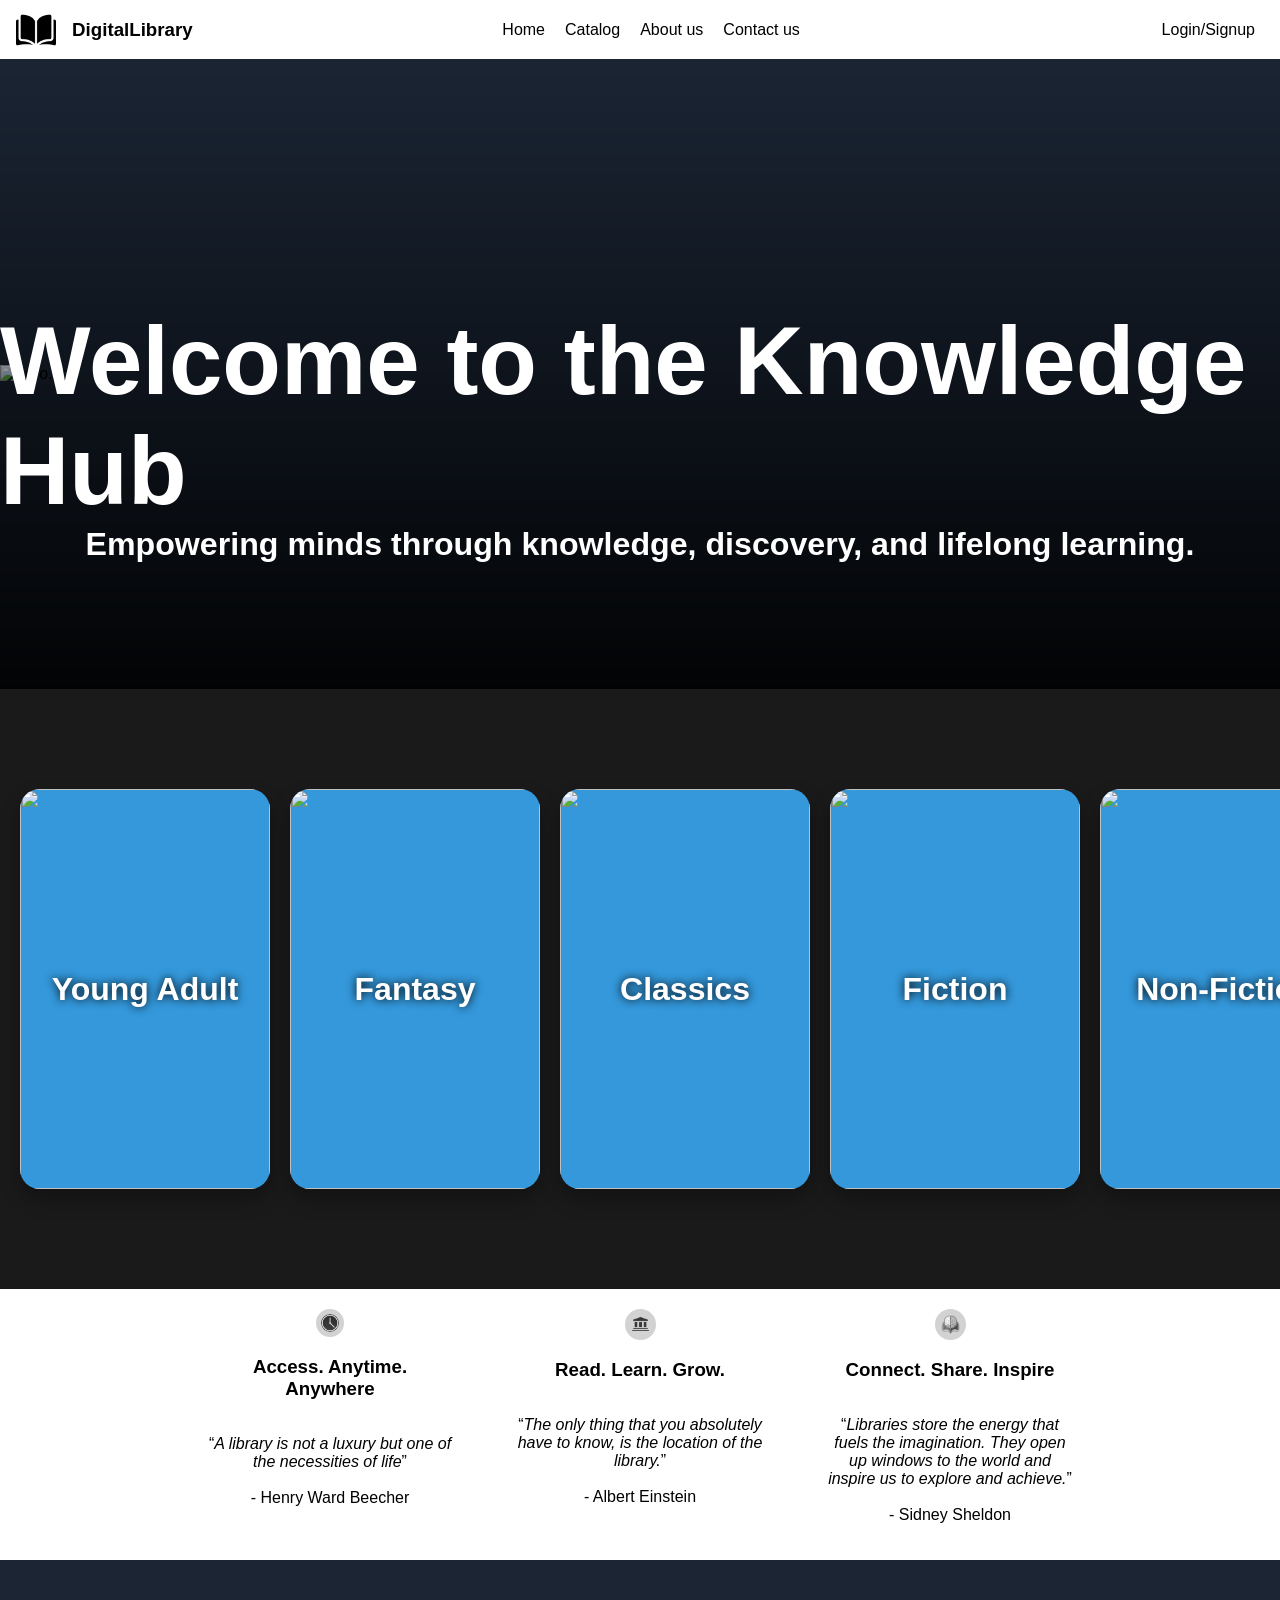
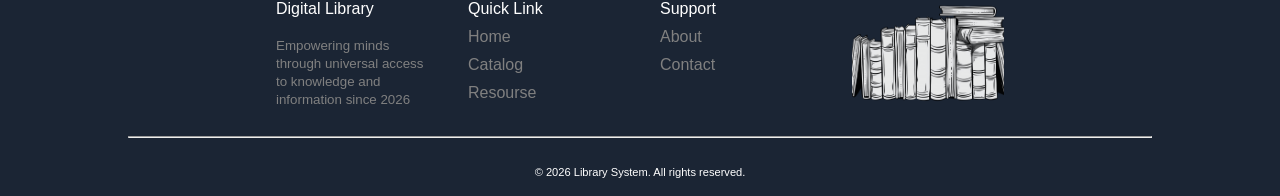
==== index.html @ ff8beefc "major upgrade" ====
<!doctype html>
<html lang="en">
  <head>
    <meta charset="UTF-8" />
    <meta name="viewport" content="width=device-width, initial-scale=1.0" />
    <link rel="stylesheet" href="style.css" />
    <link rel="icon" href="src/taskbar.ico" type="image/x-icon" />
    <title>Home</title>
    <style>
      * {
        box-sizing: border-box;
      }

      .collection {
        background-color: #1a1a1a;
        height: 600px;
        overflow: hidden;
        align-items: center;
        position: relative;
        scrollbar-width: none;
        overflow-x: scroll;
      }

      .box-container {
        display: flex;
        width: max-content;
        position: absolute;
        top: 50%;
        transform: translateY(-50%);
      }

      .box {
        background-color: #3498db;
        border-radius: 20px;
        box-shadow: 0 10px 20px rgba(0, 0, 0, 0.3);
        /*  overflow: hidden; */
      }

      .box {
        width: 250px;
        min-width: 250px;
        height: 400px;
        transition: transform 0.3s ease;
        margin-left: 20px;
        display: flex;
        justify-content: center;
        align-items: center;
        font-family: sans-serif;
        color: white;
        font-size: 2rem;
        font-weight: bold;
        display: flex;
        flex-direction: column;
        position: relative;
      }

      .box:hover {
        transform: scale(1.05);
        background-color: #2980b9;
      }
      .box-container a{
        width:100%;
        height:100%;
        display:flex;
        flex-direction:column;
        justify-content:center;
        align-items:center;
      }

      .collection-box-img {
        width: 100%;
        height: 100%;
        object-fit: cover;
        border-radius: 20px;
      }

      .collection-box-name {
        text-align: center;
        position: absolute;
        padding: 10px;
        color:white;
        text-shadow: #000000 0px 0px 10px;
      }

    </style>
  </head>
  <body>
    <div id="navigationBar">
      <div id="logo">
        <a href="index.html"
          ><img src="src/open-book.png" alt="logo.png" />
          <h3>DigitalLibrary</h3></a
        >
      </div>
      <nav>
        <ul>
          <li><a href="index.html">Home</a></li>
          <li><a href="catalog.html">Catalog</a></li>
          <li><a href="about.html">About us</a></li>
          <li><a href="contact.html">Contact us</a></li>
        </ul>
      </nav>
      <div id="signLogin"><a href="login.html">Login/Signup</a></div>
    </div>
    <div id="hero">
      <div id="banner">
        <img src="src/library/IMG_1877.png" alt="hero.png" />
      </div>
      <div id="shade"></div>
      <div id="banner_dis">
        <h1>Welcome to the Knowledge Hub</h1>
        <h6>
          Empowering minds through knowledge, discovery, and lifelong learning.
        </h6>
      </div>
    </div>
    <div id="corousel">
      <div id="collection" class="collection">
        <div class="box-container" id="box-container-1">
          <div id="idbox-1" class="box"></div>
          <div id="idbox-2" class="box"></div>
          <div id="idbox-3" class="box"></div>
          <div id="idbox-4" class="box"></div>
          <div id="idbox-5" class="box"></div>
          <div id="idbox-6" class="box"></div>
          <div id="idbox-7" class="box"></div>
          <div id="idbox-8" class="box"></div>
          <div id="idbox-9" class="box"></div>
          <div id="idbox-10" class="box"></div>
          <div id="idbox-11" class="box"></div>
          <div id="idbox-12" class="box"></div>
          <div id="idbox-13" class="box"></div>
          <div id="idbox-14" class="box"></div>
          <div id="idbox-15" class="box"></div>
          <div id="idbox-16" class="box"></div>
          <div id="idbox-17" class="box"></div>
          <div id="idbox-18" class="box"></div>
          <div id="idbox-19" class="box"></div>
          <div id="idbox-20" class="box"></div>
          <div id="idbox-21" class="box"></div>
          <div id="idbox-22" class="box"></div>
          <div id="idbox-23" class="box"></div>
          <div id="idbox-24" class="box"></div>
          <div id="idbox-25" class="box"></div>
          <div id="idbox-26" class="box"></div>
          <div id="idbox-27" class="box"></div>
          <div id="idbox-28" class="box"></div>
          <div id="idbox-29" class="box"></div>
        </div>
        <div class="box-container" id="box-container-2">
          <div id="idbox-1-dup" class="box"></div>
          <div id="idbox-2-dup" class="box"></div>
          <div id="idbox-3-dup" class="box"></div>
          <div id="idbox-4-dup" class="box"></div>
          <div id="idbox-5-dup" class="box"></div>
          <div id="idbox-6-dup" class="box"></div>
          <div id="idbox-7-dup" class="box"></div>
          <div id="idbox-8-dup" class="box"></div>
          <div id="idbox-9-dup" class="box"></div>
          <div id="idbox-10-dup" class="box"></div>
          <div id="idbox-11-dup" class="box"></div>
          <div id="idbox-12-dup" class="box"></div>
          <div id="idbox-13-dup" class="box"></div>
          <div id="idbox-14-dup" class="box"></div>
          <div id="idbox-15-dup" class="box"></div>
          <div id="idbox-16-dup" class="box"></div>
          <div id="idbox-17-dup" class="box"></div>
          <div id="idbox-18-dup" class="box"></div>
          <div id="idbox-19-dup" class="box"></div>
          <div id="idbox-20-dup" class="box"></div>
          <div id="idbox-21-dup" class="box"></div>
          <div id="idbox-22-dup" class="box"></div>
          <div id="idbox-23-dup" class="box"></div>
          <div id="idbox-24-dup" class="box"></div>
          <div id="idbox-25-dup" class="box"></div>
          <div id="idbox-26-dup" class="box"></div>
          <div id="idbox-27-dup" class="box"></div>
          <div id="idbox-28-dup" class="box"></div>
          <div id="idbox-29-dup" class="box"></div>
        </div>
      </div>
    </div>
    <div id="bottom1">
      <div class="foot2">
        <img src="src/img_bot_1.ico" alt="time.png" style="width: 9%" />
        <h3 style="width: 80%; text-align: center">
          Access. Anytime. Anywhere
        </h3>
        <p style="width: 80%; text-align: center">
          <q
            ><i
              >A library is not a luxury but one of the necessities of life</i
            ></q
          ><br /><br />- Henry Ward Beecher
        </p>
      </div>
      <div class="foot2">
        <img src="src/img_bot_2.png" alt="academic.png" />
        <h3 style="width: 80%; text-align: center">Read. Learn. Grow.</h3>
        <p style="width: 80%; text-align: center">
          <q
            ><i
              >The only thing that you absolutely have to know, is the location
              of the library.</i
            ></q
          ><br /><br />- Albert Einstein
        </p>
      </div>
      <div class="foot2">
        <img src="src/img_bot_3.png" alt="learn&grow.png" />
        <h3 style="width: 80%; text-align: center">Connect. Share. Inspire</h3>
        <p style="width: 80%; text-align: center">
          <q
            ><i
              >Libraries store the energy that fuels the imagination. They open
              up windows to the world and inspire us to explore and achieve.</i
            ></q
          ><br /><br />- Sidney Sheldon
        </p>
      </div>
    </div>
    <footer>
      <div class="bottom2">
        <div class="foot1">
          Digital Library<br /><br /><small style="color: gray"
            >Empowering minds through universal access to knowledge and
            information since 2026</small
          >
        </div>
        <div class="foot1">
          Quick Link<br />
          <ul>
            <li><a href="index.html">Home</a></li>
            <li><a href="catalog.html">Catalog</a></li>
            <li><a href="resouse.html">Resourse</a></li>
          </ul>
        </div>
        <div class="foot1">
          Support<br />
          <ul>
            <li><a href="about.html">About</a></li>
            <li><a href="contact.html">Contact</a></li>
          </ul>
        </div>
        <div class="foot1">
          <img
            src="src/bookshelf_white2.png"
            alt="Library Logo"
            style="width: 100%; height: 100%; object-fit: cover"
          />
        </div>
      </div>
      <hr />
      <div id="copyright-footer">
        <p>
          <small
            ><small
              >&copy; 2026 Library System. All rights reserved.</small
            ></small
          >
        </p>
      </div>
    </footer>
    <script>
      const banner = document.querySelector("#banner img");
      let bimg = [
        "IMG_1890.png",
        "IMG_1907.png",
        "IMG_1930.png",
        "IMG_1877.png",
      ];
      let i = 0;
      setInterval(() => {
        banner.src = `src/library/${bimg[i % bimg.length]}`;
        i++;
      }, 5000);

      const collection = document.getElementById("collection");

      const container1 = document.getElementById("box-container-1");
      const container2 = document.getElementById("box-container-2");

      let offset = 0;

      window.addEventListener("load", () => {
        const updatePositions = () => {
          const width1 = container1.offsetWidth;
          if (width1 === 0) return;

          const totalWidth = width1 * 2;

          let currentOffset = ((offset % totalWidth) + totalWidth) % totalWidth;

          let x1 = Math.round(-currentOffset);
          if (x1 <= -width1) x1 += totalWidth;

          let x2 = Math.round(width1 - currentOffset);
          if (x2 <= -width1) x2 += totalWidth;

          container1.style.transform = `translate(${x1}px, -50%)`;
          container2.style.transform = `translate(${x2}px, -50%)`;
        };

        requestAnimationFrame(updatePositions);

        collection.addEventListener(
          "wheel",
          (e) => {
            e.preventDefault();
            offset += e.deltaY;
            updatePositions();
          },
          { passive: false },
        );

        window.addEventListener("resize", updatePositions);
      });
    </script>
    <script type="module" src="script.js"></script>
  </body>
</html>
---- style.css ----
:root {
  --main-colour: rgb(27, 37, 52);
}

html {
  background-color: var(--main-colour);
  scroll-behavior: smooth;
}

body {
  font-family: sans-serif;
  margin: 0;
  padding: 0;
  width: 100vw;
  overflow-x: hidden;
  display: flex;
  flex-direction: column;
  min-height: 100vh;
}
hr {
  width: 100%;
}
footer hr {
  width: 80%;
}

#navigationBar {
  background-color: white;
  margin: 0;
  display: flex;
  justify-content: center;
  align-items: center;
  width: 100%;
}

/* *{border:1px solid red} */
nav {
  display: flex;
  justify-content: center;
  width: 100%;
}
nav ul {
  margin: 0;
  padding: 0;
  display: flex;
  list-style-type: none;
}

nav ul li a {
  padding: 21px 10px;
  color: black;
}

nav ul li a:hover {
  background-color: green;
  color: white;
}
#navigationBar a {
  text-decoration: none;
}

#logo a {
  display: flex;
  align-items: center;
  color: black;
}

#logo img {
  width: 40px;
  height: 40px;
  margin: 0 10%;
}
#signLogin a {
  color: black;
  padding: 21px 20px;
  margin-right: 5px;
}

#signLogin a:hover {
  background-color: gray;
  color: white;
}
#hero {
  width: 100%;
  position: relative;
}

#banner {
  display: flex;
  justify-content: center;
  align-items: center;
  width: 100%;
  height: 70vh;
  overflow: hidden;
}
#banner img {
  width: 100%;
  object-fit: cover;
}

#shade {
  position: absolute;
  width: 100%;
  height: 70vh;
  top: 0;
  left: 0;
  z-index: 1;
  background: linear-gradient(to top, rgba(0, 0, 0, 0.9), rgba(0, 0, 0, 0));
}
#banner_dis {
  font-size: 300%;
  display: flex;
  flex-direction: column;
  align-items: center;
  justify-content: center;
  position: absolute;
  width: 100%;
  bottom: 20%;
  z-index: 1;
  color: white;
}
#banner_dis * {
  margin: 0;
  padding: 0;
}

#bottom1 {
  background-color: white;
  display: flex;
  height: 10%;
  justify-content: center;
  padding: 20px;
}

.foot2 {
  display: flex;
  flex-direction: column;
  align-items: center;
  width: 25%;
}

.foot2 img {
  width: 10%;
  background-color: rgb(211, 211, 211);
  border: 5px solid rgb(210, 210, 210);
  border-radius: 50px;
}
/* *{border:1px solid red;} */

footer {
  background-color: var(--main-colour);
  color: white;
  margin-top: auto;
}

.bottom2 {
  padding-top: 20px;
  display: flex;
  justify-content: center;
}
.bottom2 ul {
  list-style-type: none;
  margin: 0;
  padding: 0;
}
.bottom2 ul li {
  padding: 10px 0 0 0;
}
.bottom2 ul a {
  text-decoration: none;
  color: gray;
}

#copyright-footer {
  margin: 0;
  display: flex;
  justify-content: center;
  align-items: center;
  margin-bottom: 0;
}

.foot1 {
  width: 15%;
  padding: 20px;
}

.foot1 img {
  filter: opacity(90%);
}

.top-container {
  padding: 0 20px;
}

.searchbar {
  width: 100%;
  display: flex;
  flex-direction: column;
  justify-content: center;
  align-items: center;
}

.searchbar input {
  width: 300px;
  text-align: center;
  border: none;
  padding: 10px;
}

.searchbar input:focus {
  outline: none;
}

.searchbar button {
  width: 100px;
  text-align: center;
  border: none;
  border-radius: 0px 20px 20px 0px;
  padding: 10px;
  color: white;
  background-color: rgb(131, 131, 131);
}

.searchbar button:hover {
  cursor: pointer;
}
.searchbar button:focus {
  border:none;
  outline:none; 
}
select {
  margin: 0;
  padding: 0;
  text-align: center;
  border-radius: 20px 0px 0px 20px;
  border:none;
}
select:hover{
  cursor: pointer;
  border: none;
  outline: none;
  background-color: rgb(205, 205, 205);
}

select:focus {
  outline: none;
}

#res_count {
  color: white;
  margin-left: 100px;
  margin-bottom: 10px;
}

#result {
  color: white;
  display: flex;
  flex-wrap: wrap;
  justify-content: center;
}

.res_book {
  width: 200px;
  height: auto;
  display: flex;
  flex-direction: column;

  padding: 10px;
  background-color: rgb(255, 255, 255);
  border-radius: 5px;
  margin: 20px;
  box-shadow:
    0 4px 8px 0 rgba(209, 209, 209, 0.2),
    0 6px 20px 0 rgba(255, 255, 255, 0.19);
  animation: popup 1s;
}

.res_book a {
  display: flex;
  flex-direction: column;
  align-items: center;
  justify-content: center;
  text-decoration: none;
  width: 100%;
  text-decoration: none;
  color: black;
}

.res_book:hover {
  transform: scale(1.1);
  transition: 0.5s;
}

.res_book img {
  width: 150px;
  object-fit: fill;
}

.res_img_con {
  height: 260px;
}

.res_book_name {
  margin-top: 10px;
  width: 100%;
}

#search_result {
  transform: translateY(80px);
  position: absolute;
  width: 200px;
  height: 100px;
  display: hidden;
}

#uparrow img {
  position: fixed;
  right: 30px;
  bottom: 120px;
  width: 60px;
}

#uparrow img:hover {
  transform: scale(1.2);
  transition: 0.5s;
}

#downarrow img {
  position: fixed;
  right: 30px;
  bottom: 30px;
  width: 60px;
  transform: rotateZ(180deg);
}

#downarrow img:hover {
  transform: scale(1.2) rotateZ(180deg);
  transition: 0.5s;
}

.background-pg {
  background: url("src/library.png") center/cover no-repeat;
  width: 100%;
  height: 100vh;
  position: absolute;
  z-index: -1;
  filter: blur(5px);
}
/*container*/
.container {
  position: relative;
}

/*Loging block big div*/
.log {
  display: flex;
  justify-content: center;
  align-items: center;
  height: 100vh;
}
/*Loging block big div*/
.register {
  display: flex;
  justify-content: center;
  align-items: center;
  height: 100vh;
}
/*Loging block*/
.login-block {
  background-color: rgba(0, 0, 0, 0.5);
  width: 350px;
  padding: 60px;
  border-radius: 30px;
  backdrop-filter: blur(20px);
}

.login {
  display: flex;
  justify-content: center;
  align-items: center;
  color: white;
  margin-top: 0;
}
.login-form {
  display: flex;
  justify-content: center;
  align-items: center;
  flex-direction: column;
}

.form-label {
  display: flex;
  justify-content: flex-start;
  width: 80%;
  color: aliceblue;
  font-size: small;
  font-weight: bold;
  margin: 0;
  padding-left: 3px;
  padding-bottom: 4px;
}
.form-input {
  display: flex;
  height: 35px;
  width: 80%;
  border-radius: 10px;
  padding-left: 10px;
}
#email {
  margin-bottom: 8px;
}
#log-pass {
  margin-top: 8px;
}
#password {
  margin-top: 5px;
  margin-bottom: 8px;
}

/*forgot password div*/
.forgot-password {
  display: flex;
  justify-content: space-between;
  align-items: center;
  width: 80%;
  margin-top: 8px;
}

/*check box and remember me*/
.remember {
  display: flex;
  align-items: center;
  padding: 0;
}
.remember input {
  margin: 0;
}

/*Forgot password*/
.remember p {
  color: white;
  font-size: small;
  margin: 0;
  margin-left: 3px;
}
.forgot-password a,
.forgot-password a:visited,
.forgot-password a:link {
  color: rgb(255, 255, 255);
  text-decoration: none;
  font-size: small;
  margin-right: 0;
}
/*login button*/
button.login-submit {
  border: none;
  height: 40px;
  width: 81%;
  background: #2563eb;
  color: white;
  border-radius: 40px;
  margin-top: 25px;
}

button.login-submit:hover {
  background: #1d4ed8;
  box-shadow: 0 8px 20px rgba(37, 99, 235, 0.4);
}
/*Sign up part*/
.signup-link,
.signup-link a,
.login-link,
.login-link a {
  color: white;
  margin-top: 20px;
  margin-left: 3px;
}
/*label and input boxes edited*/
.login-form label {
  font-size: 14px;
  font-weight: 600;
}
.login-form input {
  background: rgba(255, 255, 255, 0.15);
  color: white;
  border: 1px solid rgba(255, 255, 255, 0.2);
  backdrop-filter: blur(10px);
  border-radius: 15px;
}
.login-form input::placeholder {
  color: rgba(255, 255, 255, 0.7);
}

/*Registering part / sign up*/
.register {
  display: flex;
}

.register-block {
  background-color: rgba(0, 0, 0, 0.5);
  width: 400px;
  padding: 60px;
  border-radius: 30px;
  backdrop-filter: blur(20px);
}

.regist {
  display: flex;
  justify-content: center;
  align-items: center;
  color: white;
  margin-top: 0;
}
.register-form {
  display: flex;
  justify-content: center;
  align-items: center;
  padding: 0;
  flex-direction: column;
}
/*Name*/
.name {
  display: flex;
  justify-content: space-between;
  width: 90%;
  margin-top: 10px;
  margin-bottom: 10px;
}
.fname {
}
.lname {
}
/*fname+lname input box*/
.name input {
  margin: 0;
  width: 90%;
  padding-left: 10px;
}
.name label {
  margin: 0;
  padding-left: 4px;
  padding-bottom: 4px;
}

/*Emaill and department part*/
.ed {
  width: 90%;
}
.ed input {
  width: 96%;
  margin-bottom: 0;
}

.ed label {
  padding-left: 4px;
  padding-bottom: 4px;
}
/*Password field*/
.reg-pass {
  display: flex;
  justify-content: space-between;
  width: 90%;
  margin-top: 10px;
  margin-bottom: 10px;
}
.reg-pass label {
  margin: 0;
  padding-left: 4px;
  padding-bottom: 4px;
  width: auto;
}
.reg-pass input {
  margin: 0;
  width: 90%;
  padding-left: 10px;
}

.confirm-pass label {
  margin: 0;
}

/*Index and Contact number part*/
.intel {
  display: flex;
  justify-content: space-between;
  width: 90%;
  margin-top: 10px;
  margin-bottom: 10px;
}
.intel input {
  margin: 0;
  width: 90%;
  padding-left: 10px;
}
.intel label {
  margin: 0;
  padding-left: 4px;
  padding-bottom: 4px;
}

/*Signup button*/
button.signup-submit {
  border: none;
  height: 40px;
  width: 81%;
  background: #2563eb;
  color: white;
  border-radius: 40px;
  margin-top: 25px;
}

button.signup-submit:hover {
  background: #1d4ed8;
  box-shadow: 0 8px 20px rgba(37, 99, 235, 0.4);
}

/*label and input boxes edited*/
.register-form label {
  font-size: 14px;
  font-weight: 600;
}
.register-form input {
  background: rgba(255, 255, 255, 0.15);
  color: white;
  border: 1px solid rgba(255, 255, 255, 0.2);
  backdrop-filter: blur(10px);
  border-radius: 15px;
}
.register-form input::placeholder {
  color: rgba(255, 255, 255, 0.7);
}

/*error msges inside small*/
.error-msg {
  color: #ff4d4d;
  font-size: 12px;
  margin-top: 4px;
  display: block;
  min-height: 16px;
  align-self: flex-start;
  width: auto;
  margin-left: 40px;
}

/*position fixing*/
#log,
#register {
  position: absolute;
  top: 0;
  left: 0;
  width: 100%;
}

@keyframes popup {
  from {
    transform: scale(0);
  }
  to {
    transform: scale(1);
  }
}

#content {
  position: absolute;
  z-index: 2;
  color: white;
  max-width: 700px;
  margin-left: 80px;
  bottom: 55px;
}

#content h1 {
  font-size: 4rem;
  margin-bottom: 20px;
}

#content p {
  font-size: 1.1rem;
  line-height: 1.8;
  margin-bottom: 15px;
}

#cont_info {
  font-weight: 500;
}

#Location {
  position: relative;
  background-color: white;
}

#Loc_disc {
  position: relative;
  margin-left: 800px;
  bottom: 450px;
}

#Loc_disc h1 {
  font-size: 4rem;
  margin-bottom: 20px;
  color: black;
}

#Loc_disc p {
  font-size: 20px;
  margin-bottom: 20px;
  color: black;
}
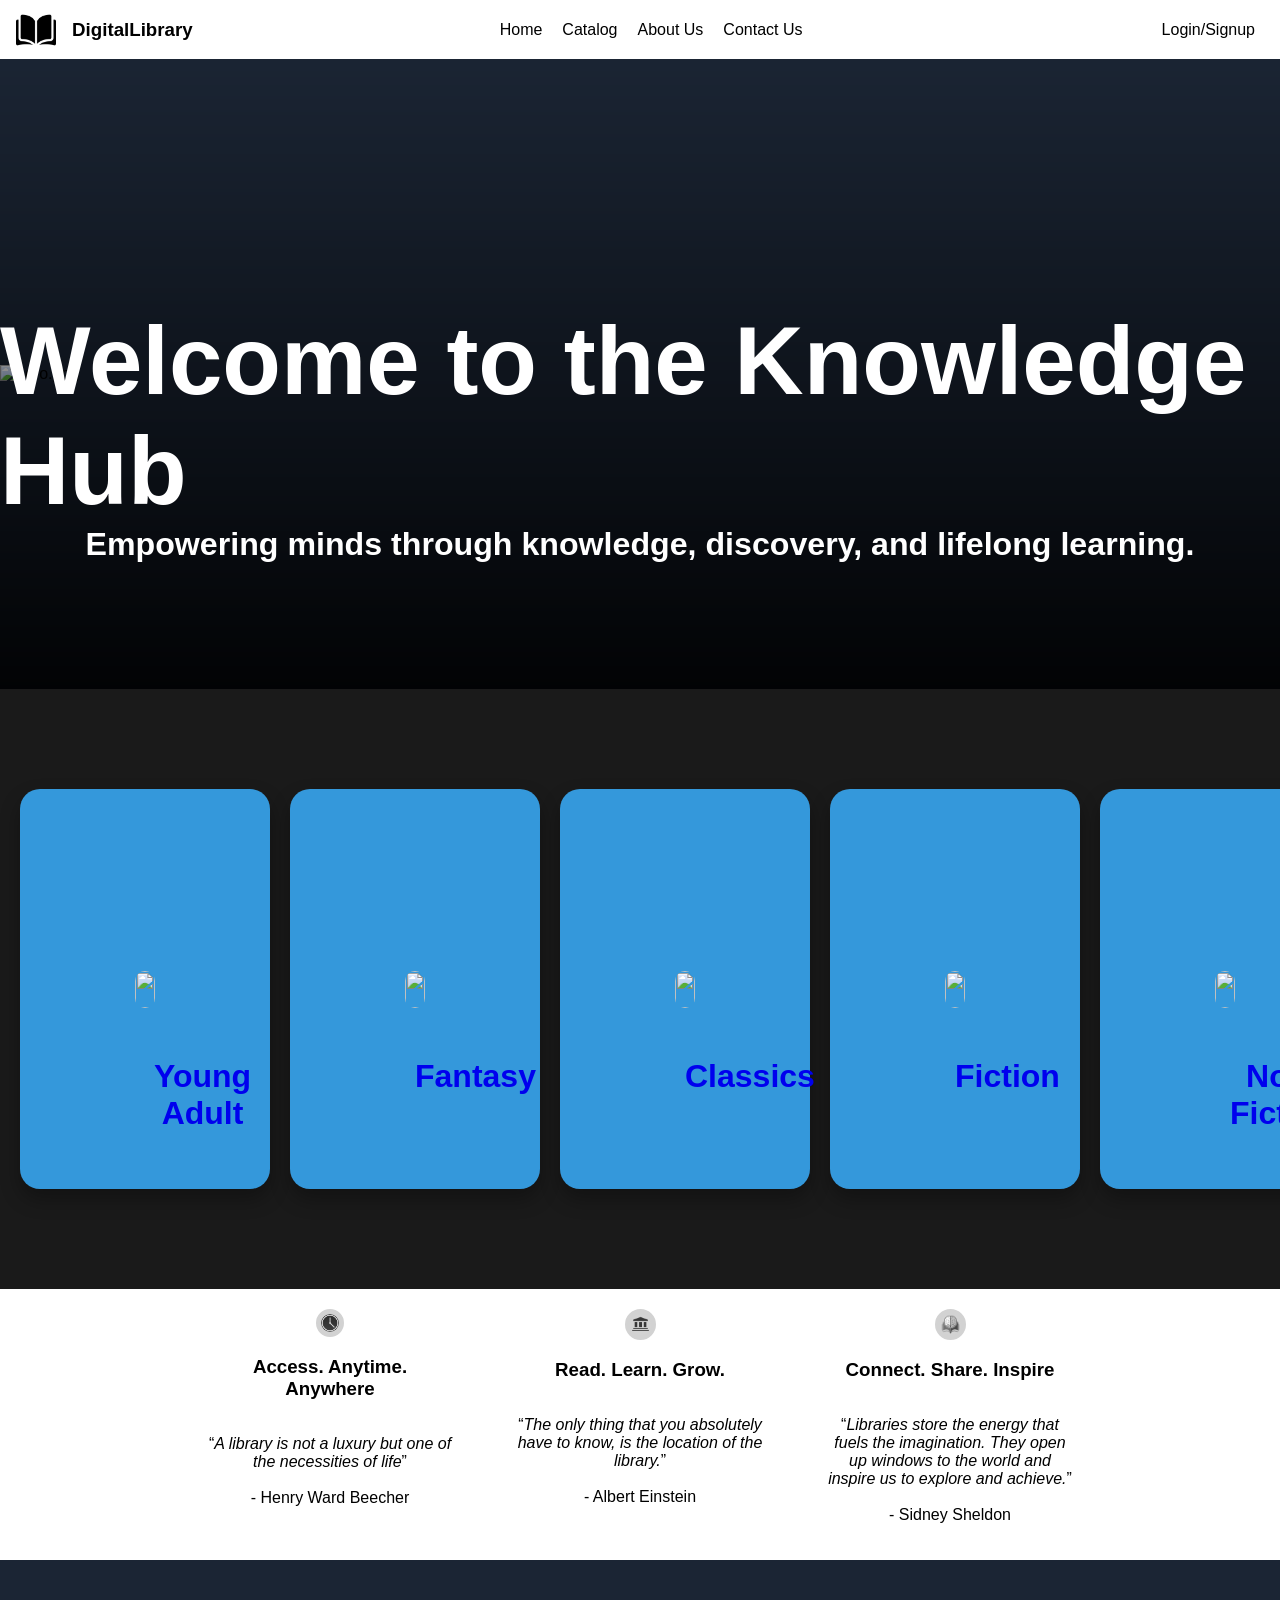
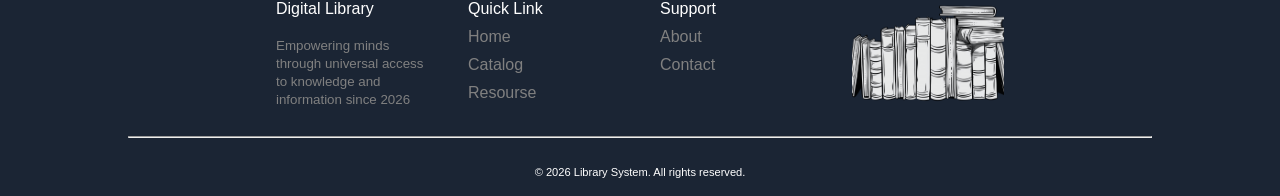
==== commit 79308292: "nav-addbook added" ====
--- a/index.html
+++ b/index.html
@@ -58,14 +58,6 @@
         transform: scale(1.05);
         background-color: #2980b9;
       }
-      .box-container a{
-        width:100%;
-        height:100%;
-        display:flex;
-        flex-direction:column;
-        justify-content:center;
-        align-items:center;
-      }
 
       .collection-box-img {
         width: 100%;
@@ -78,10 +70,7 @@
         text-align: center;
         position: absolute;
         padding: 10px;
-        color:white;
-        text-shadow: #000000 0px 0px 10px;
-      }
-
+      }
     </style>
   </head>
   <body>
@@ -96,8 +85,9 @@
         <ul>
           <li><a href="index.html">Home</a></li>
           <li><a href="catalog.html">Catalog</a></li>
-          <li><a href="about.html">About us</a></li>
-          <li><a href="contact.html">Contact us</a></li>
+          <li><a href="about.html">About Us</a></li>
+          <li><a href="contact.html">Contact Us</a></li>
+          <li id="addbook"><a href="addbook.html">Add Book</a></li>
         </ul>
       </nav>
       <div id="signLogin"><a href="login.html">Login/Signup</a></div>
@@ -316,6 +306,8 @@
         window.addEventListener("resize", updatePositions);
       });
     </script>
+    <script src="https://code.jquery.com/jquery-3.7.1.min.js"></script>
+    <script src="index.js"></script>
     <script type="module" src="script.js"></script>
   </body>
 </html>
--- a/style.css
+++ b/style.css
@@ -224,22 +224,12 @@
 .searchbar button:hover {
   cursor: pointer;
 }
-.searchbar button:focus {
-  border:none;
-  outline:none; 
-}
+
 select {
   margin: 0;
   padding: 0;
   text-align: center;
   border-radius: 20px 0px 0px 20px;
-  border:none;
-}
-select:hover{
-  cursor: pointer;
-  border: none;
-  outline: none;
-  background-color: rgb(205, 205, 205);
 }
 
 select:focus {
@@ -407,14 +397,14 @@
   padding-left: 10px;
 }
 #email {
-  margin-bottom: 8px;
+  margin-bottom: 2px;
 }
 #log-pass {
   margin-top: 8px;
 }
 #password {
-  margin-top: 5px;
-  margin-bottom: 8px;
+  margin-top: 7px;
+  margin-bottom: 2px;
 }
 
 /*forgot password div*/
@@ -423,7 +413,7 @@
   justify-content: space-between;
   align-items: center;
   width: 80%;
-  margin-top: 8px;
+  margin-top: 5px;
 }
 
 /*check box and remember me*/
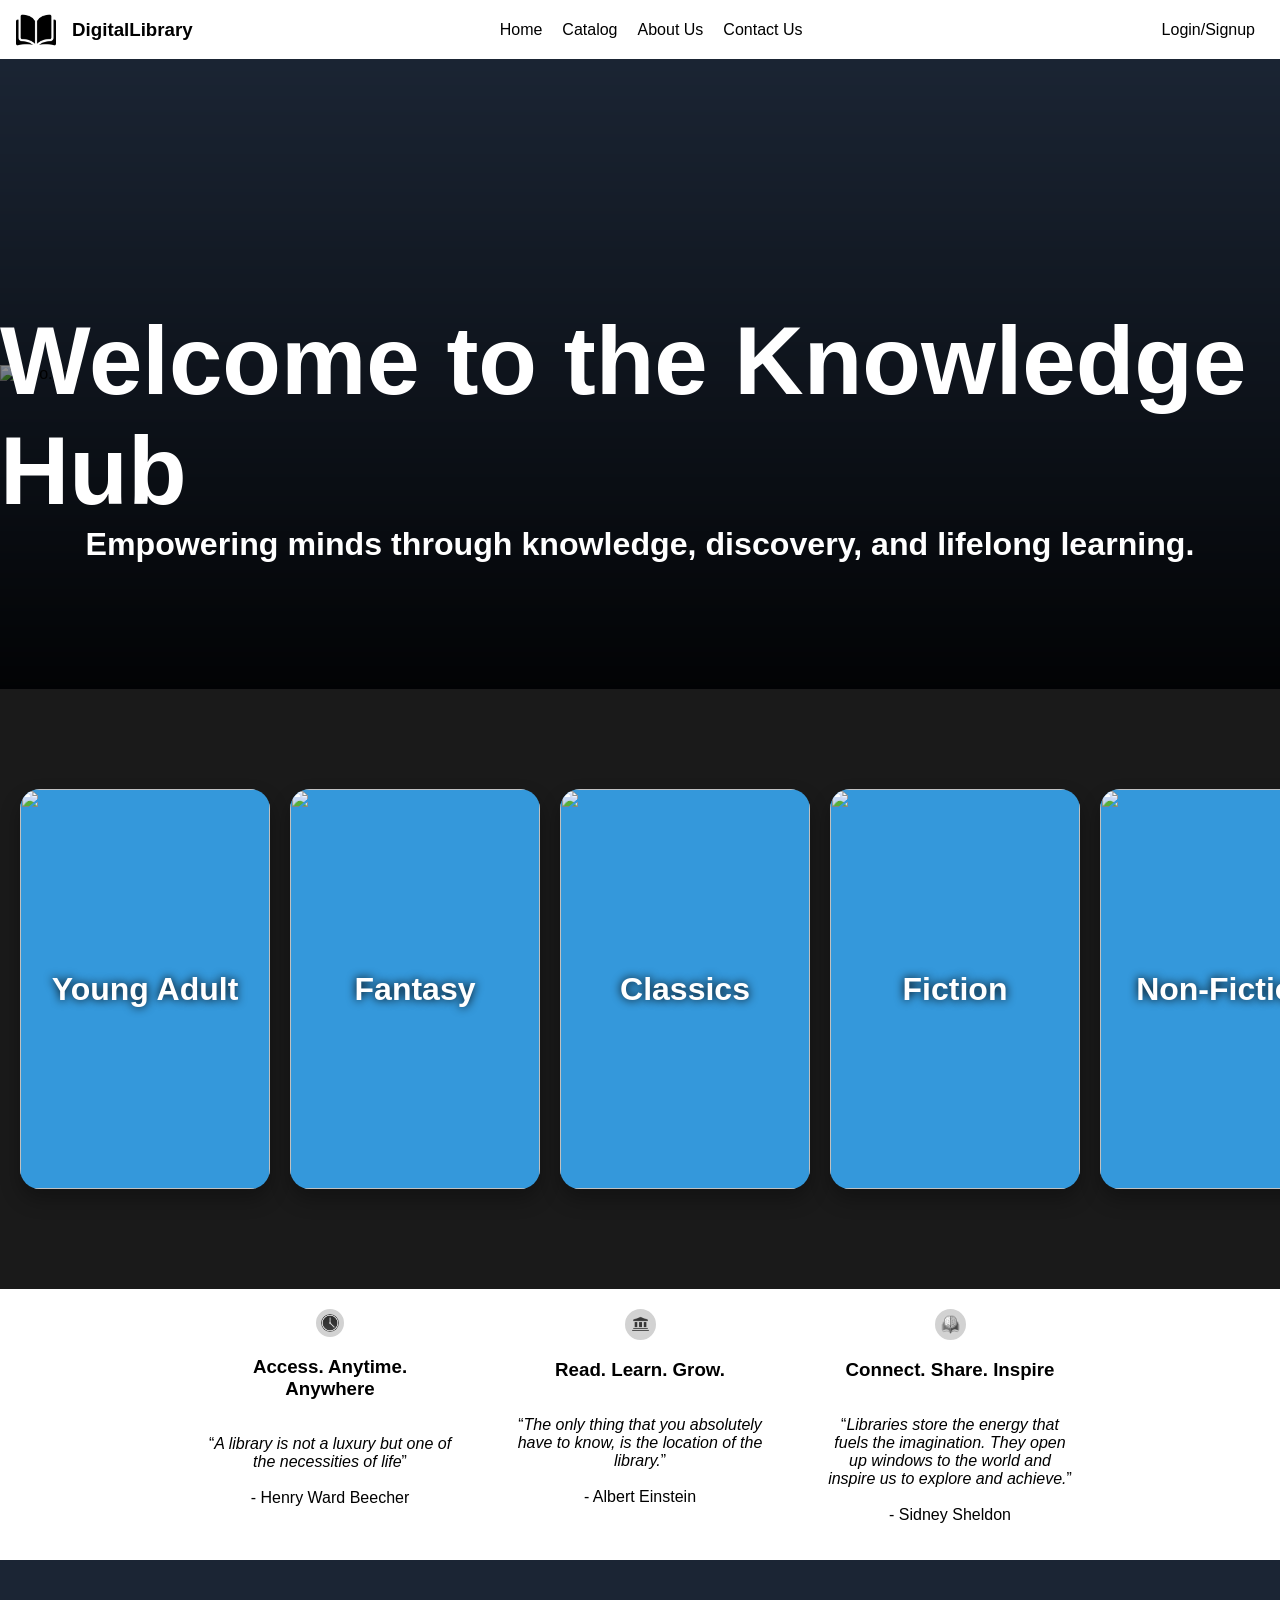
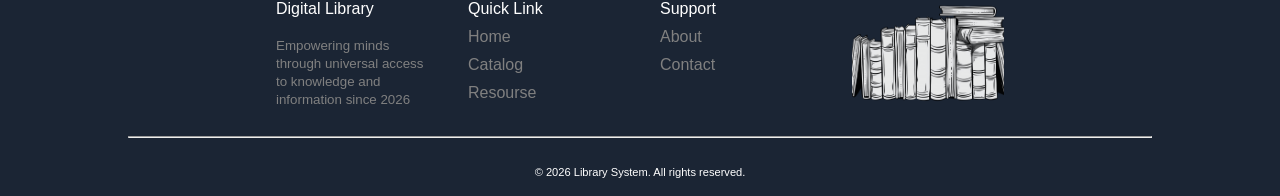
==== commit ec618911: "add book added for admin" ====
--- a/index.html
+++ b/index.html
@@ -58,6 +58,14 @@
         transform: scale(1.05);
         background-color: #2980b9;
       }
+      .box-container a{
+        width:100%;
+        height:100%;
+        display:flex;
+        flex-direction:column;
+        justify-content:center;
+        align-items:center;
+      }
 
       .collection-box-img {
         width: 100%;
@@ -70,7 +78,10 @@
         text-align: center;
         position: absolute;
         padding: 10px;
-      }
+        color:white;
+        text-shadow: #000000 0px 0px 10px;
+      }
+
     </style>
   </head>
   <body>
--- a/style.css
+++ b/style.css
@@ -224,12 +224,22 @@
 .searchbar button:hover {
   cursor: pointer;
 }
-
+.searchbar button:focus {
+  border:none;
+  outline:none; 
+}
 select {
   margin: 0;
   padding: 0;
   text-align: center;
   border-radius: 20px 0px 0px 20px;
+  border:none;
+}
+select:hover{
+  cursor: pointer;
+  border: none;
+  outline: none;
+  background-color: rgb(205, 205, 205);
 }
 
 select:focus {
@@ -291,6 +301,7 @@
 }
 
 .res_book_name {
+  color:black;
   margin-top: 10px;
   width: 100%;
 }
@@ -303,27 +314,34 @@
   display: hidden;
 }
 
-#uparrow img {
+.uparrow img {
+  opacity:0.5;
+  z-index:1;
   position: fixed;
   right: 30px;
   bottom: 120px;
   width: 60px;
 }
 
-#uparrow img:hover {
+.uparrow img:hover {
+  opacity:1;
   transform: scale(1.2);
   transition: 0.5s;
 }
 
-#downarrow img {
+.downarrow img {
+  opacity:0.5;
+  z-index:1;
   position: fixed;
   right: 30px;
   bottom: 30px;
   width: 60px;
   transform: rotateZ(180deg);
-}
-
-#downarrow img:hover {
+
+}
+
+.downarrow img:hover {
+  opacity:1;
   transform: scale(1.2) rotateZ(180deg);
   transition: 0.5s;
 }
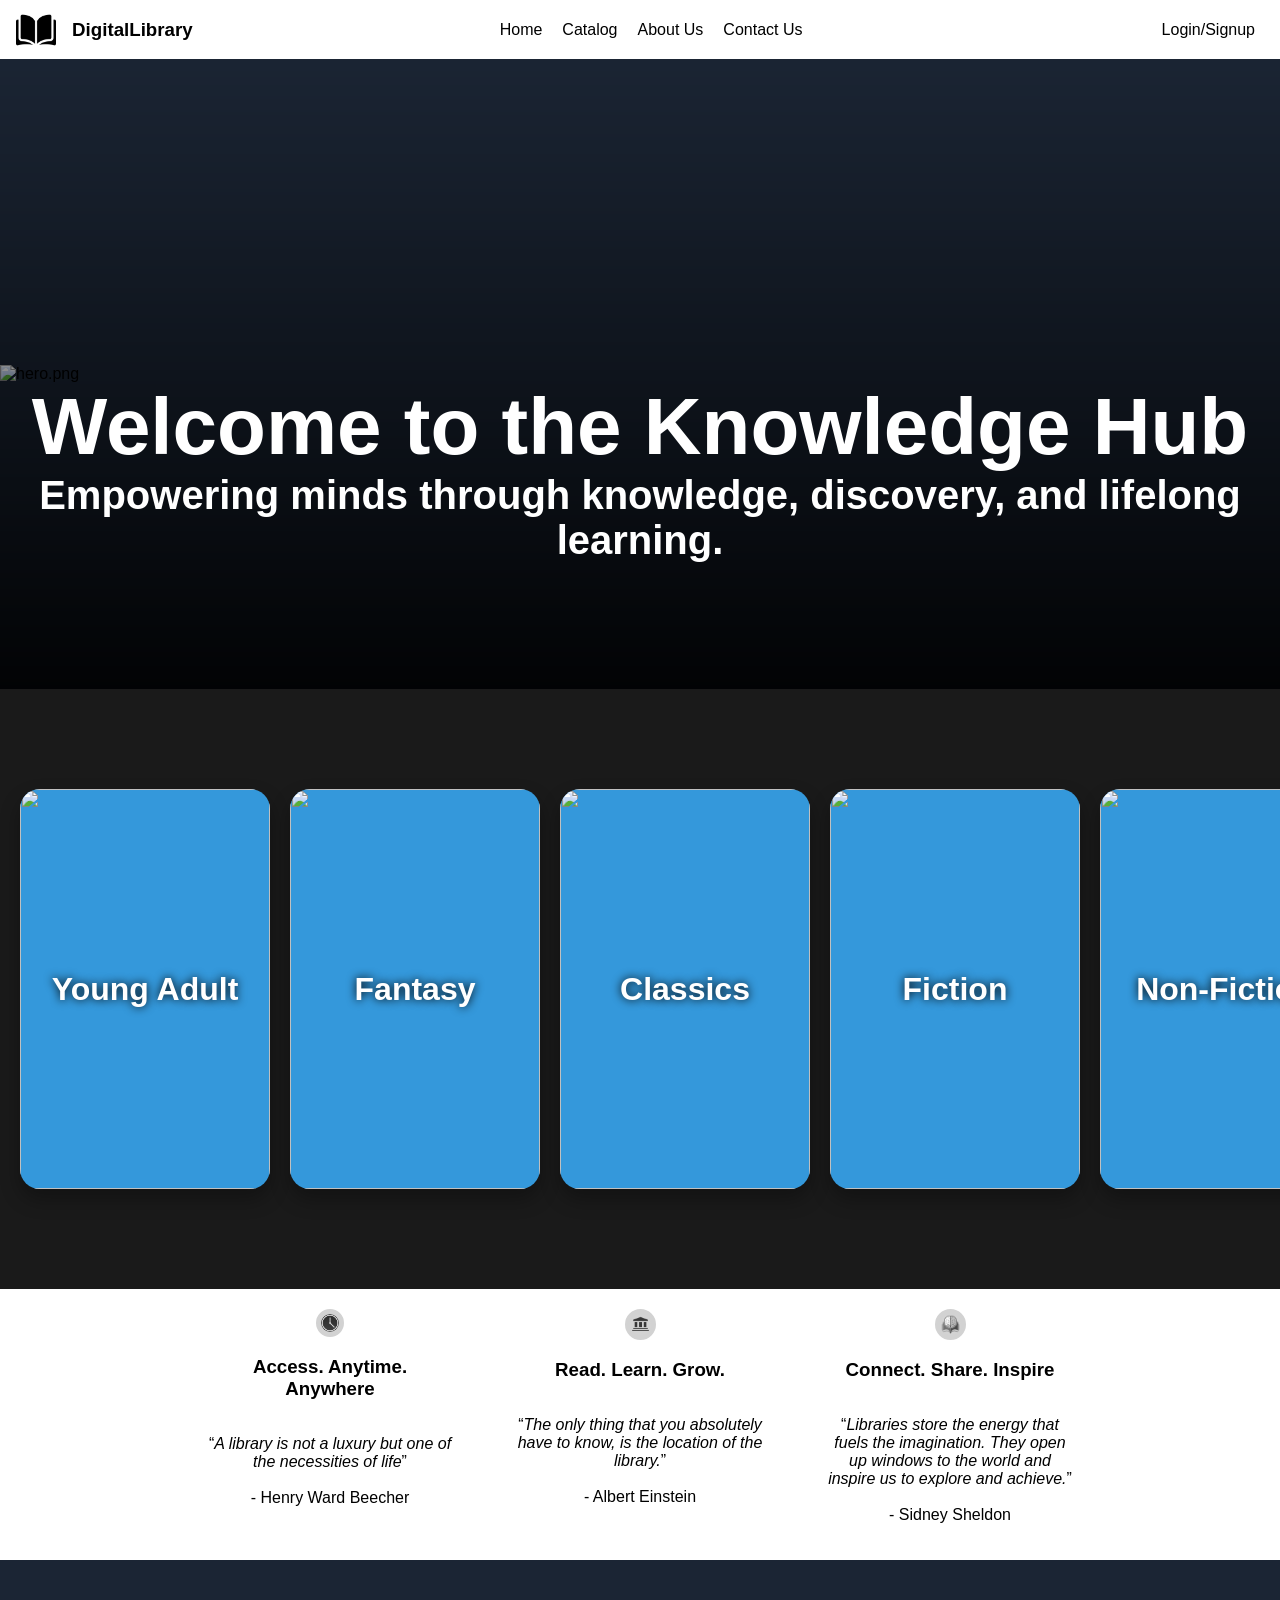
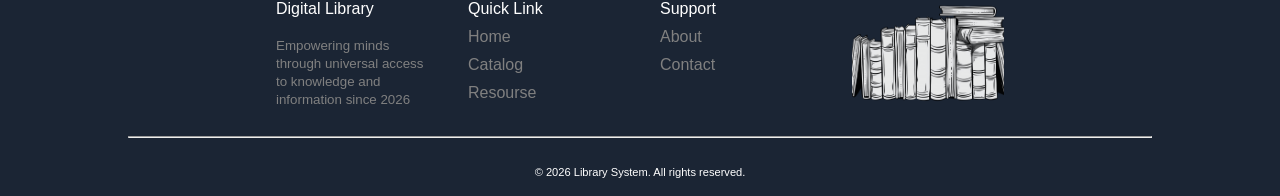
==== commit 6186efe9: "index responsive" ====
--- a/index.html
+++ b/index.html
@@ -58,13 +58,13 @@
         transform: scale(1.05);
         background-color: #2980b9;
       }
-      .box-container a{
-        width:100%;
-        height:100%;
-        display:flex;
-        flex-direction:column;
-        justify-content:center;
-        align-items:center;
+      .box-container a {
+        width: 100%;
+        height: 100%;
+        display: flex;
+        flex-direction: column;
+        justify-content: center;
+        align-items: center;
       }
 
       .collection-box-img {
@@ -78,10 +78,9 @@
         text-align: center;
         position: absolute;
         padding: 10px;
-        color:white;
+        color: white;
         text-shadow: #000000 0px 0px 10px;
       }
-
     </style>
   </head>
   <body>
@@ -98,19 +97,26 @@
           <li><a href="catalog.html">Catalog</a></li>
           <li><a href="about.html">About Us</a></li>
           <li><a href="contact.html">Contact Us</a></li>
-          <li id="addbook"><a href="addbook.html">Add Book</a></li>
+          <li id="addbook" style="display: none">
+            <a href="addbook.html">Add Book</a>
+          </li>
         </ul>
       </nav>
-      <div id="signLogin"><a href="login.html">Login/Signup</a></div>
+      <div id="signLogin">
+        <a id="signLogin1" href="login.html">Login/Signup</a>
+        <a id="loginOut" style="display: none">Logout</a>
+      </div>
     </div>
     <div id="hero">
-      <div id="banner">
+      <div id="banner" style="overflow: hidden">
         <img src="src/library/IMG_1877.png" alt="hero.png" />
       </div>
       <div id="shade"></div>
       <div id="banner_dis">
-        <h1>Welcome to the Knowledge Hub</h1>
-        <h6>
+        <h1 style="font-size: clamp(1.5rem, 10vw, 5rem)">
+          Welcome to the Knowledge Hub
+        </h1>
+        <h6 style="font-size: clamp(1.5rem, 5vw, 2.5rem)">
           Empowering minds through knowledge, discovery, and lifelong learning.
         </h6>
       </div>
--- a/style.css
+++ b/style.css
@@ -1,3 +1,5 @@
+@import url("https://fonts.googleapis.com/css2?family=Bebas+Neue&family=Cossette+Titre:wght@400;700&family=Inter:ital,opsz,wght@0,14..32,100..900;1,14..32,100..900&family=Josefin+Sans:ital,wght@0,100..700;1,100..700&family=Karla:ital,wght@0,200..800;1,200..800&family=Kode+Mono:wght@400..700&family=Montserrat:ital,wght@0,100..900;1,100..900&family=Open+Sans:ital,wght@0,300..800;1,300..800&family=Oswald:wght@200..700&family=Roboto:ital,wght@0,100..900;1,100..900&family=Rubik:ital,wght@0,300..900;1,300..900&display=swap");
+
 :root {
   --main-colour: rgb(27, 37, 52);
 }
@@ -8,7 +10,7 @@
 }
 
 body {
-  font-family: sans-serif;
+  font-family: "Roboto", sans-serif;
   margin: 0;
   padding: 0;
   width: 100vw;
@@ -95,6 +97,7 @@
 }
 #banner img {
   width: 100%;
+  min-width: 800px;
   object-fit: cover;
 }
 
@@ -122,6 +125,7 @@
 #banner_dis * {
   margin: 0;
   padding: 0;
+  text-align: center;
 }
 
 #bottom1 {
@@ -225,17 +229,17 @@
   cursor: pointer;
 }
 .searchbar button:focus {
-  border:none;
-  outline:none; 
+  border: none;
+  outline: none;
 }
 select {
   margin: 0;
   padding: 0;
   text-align: center;
   border-radius: 20px 0px 0px 20px;
-  border:none;
-}
-select:hover{
+  border: none;
+}
+select:hover {
   cursor: pointer;
   border: none;
   outline: none;
@@ -301,7 +305,7 @@
 }
 
 .res_book_name {
-  color:black;
+  color: black;
   margin-top: 10px;
   width: 100%;
 }
@@ -315,8 +319,8 @@
 }
 
 .uparrow img {
-  opacity:0.5;
-  z-index:1;
+  opacity: 0.5;
+  z-index: 1;
   position: fixed;
   right: 30px;
   bottom: 120px;
@@ -324,24 +328,23 @@
 }
 
 .uparrow img:hover {
-  opacity:1;
+  opacity: 1;
   transform: scale(1.2);
   transition: 0.5s;
 }
 
 .downarrow img {
-  opacity:0.5;
-  z-index:1;
+  opacity: 0.5;
+  z-index: 1;
   position: fixed;
   right: 30px;
   bottom: 30px;
   width: 60px;
   transform: rotateZ(180deg);
-
 }
 
 .downarrow img:hover {
-  opacity:1;
+  opacity: 1;
   transform: scale(1.2) rotateZ(180deg);
   transition: 0.5s;
 }
@@ -533,10 +536,6 @@
   width: 90%;
   margin-top: 10px;
   margin-bottom: 10px;
-}
-.fname {
-}
-.lname {
 }
 /*fname+lname input box*/
 .name input {
@@ -714,3 +713,205 @@
   margin-bottom: 20px;
   color: black;
 }
+
+/* book.html */
+
+.top-container {
+  display: flex;
+  padding: 50px;
+  margin: 0 10%;
+}
+
+.image-container {
+  height: auto;
+  width: 30%;
+  max-width: 350px;
+  animation: popup 1s;
+}
+
+.image-container > img {
+  width: 100%;
+}
+
+.book-details {
+  height: auto;
+  width: 60%;
+  padding-left: 20px;
+  padding-bottom: 20px;
+}
+.book-details * {
+  animation: flyin 1s;
+}
+
+.info-book {
+  display: flex;
+}
+
+.info-book p {
+  padding: 0 15px;
+}
+
+.book-tags {
+  display: flex;
+}
+
+.book-tags p {
+  padding: 10px 25px;
+  margin: 0 20px;
+  border-radius: 20px;
+  background-color: rgb(219, 216, 216);
+}
+#book-description {
+  max-width: 650px;
+  animation: flyin 1s;
+}
+
+.similar-book-container {
+  height: auto;
+  display: flex;
+  justify-content: center;
+  flex-wrap: wrap;
+  margin: auto;
+  background-color: rgb(27, 37, 52);
+  padding: 20px;
+}
+.similar-book-container h3 {
+  width: 100%;
+}
+
+.book-card {
+  width: 250px;
+  height: 450px;
+  overflow: hidden;
+  margin: 0 35px;
+  margin-bottom: 20px;
+  padding: 15px;
+  border-radius: 10px;
+}
+
+.book-card img {
+  width: 100%;
+}
+.similar-book-container a {
+  text-decoration: none;
+  color: rgb(255, 255, 255);
+}
+
+.book-card:hover {
+  transform: scale(1.05);
+  transition: 0.3s;
+  box-shadow:
+    0 4px 8px 0 rgba(0, 0, 0, 0.2),
+    0 6px 20px 0 rgba(0, 0, 0, 0.19);
+  background-color: rgba(80, 80, 80, 0.445);
+}
+
+@keyframes flyin {
+  from {
+    transform: translate(20px, 0);
+  }
+  to {
+    transform: translate(0px, 0);
+  }
+}
+
+@keyframes popup {
+  from {
+    transform: scale(0);
+  }
+  to {
+    transform: scale(1);
+  }
+}
+
+@media (max-width: 768px) {
+  /* navigation responsive */
+  #navigationBar {
+    display: flex;
+    flex-direction: column;
+  }
+  #navigationBar * {
+    margin-bottom: 20px;
+  }
+
+  #logo img {
+    margin: 0 10px 0 0;
+  }
+  /* catalog responsive */
+  .filter_search {
+    display: flex;
+    flex-direction: column;
+    justify-content: center;
+    align-items: center;
+  }
+
+  .filter_search button,
+  input,
+  select {
+    border-radius: 20px 20px 20px 20px;
+    margin-bottom: 5px;
+  }
+
+  /* book.html responsive */
+  .info-book {
+    display: flex;
+    flex-direction: column;
+    padding: 0;
+    margin: 0;
+  }
+
+  #selected_book_genre {
+    display: flex;
+    flex-wrap: wrap;
+    margin: 0;
+    color: black;
+  }
+
+  .book-details {
+    width: 20%;
+  }
+  .similar-book-container {
+    padding: 0;
+  }
+
+  .image-container {
+    width: 100%;
+  }
+  .top-container {
+    flex-direction: column;
+    align-items: center;
+    margin: 0;
+  }
+  .book-details {
+    width: 100%;
+    padding: 0;
+    margin: 0px;
+  }
+}
+/* *{border:1px solid red} */
+
+@media screen and (max-width: 850px) {
+  #bottom1 {
+    width: 100%;
+    flex-direction: column;
+    justify-content: center;
+  }
+
+  #bottom1 div {
+    width: 100%;
+  }
+
+  .bottom2 {
+    flex-direction: column;
+  }
+
+  .bottom2 div {
+    width: 100%;
+    justify-content: center;
+    text-align: center;
+  }
+
+  .foot1 img {
+    max-width: 115px;
+  }
+}
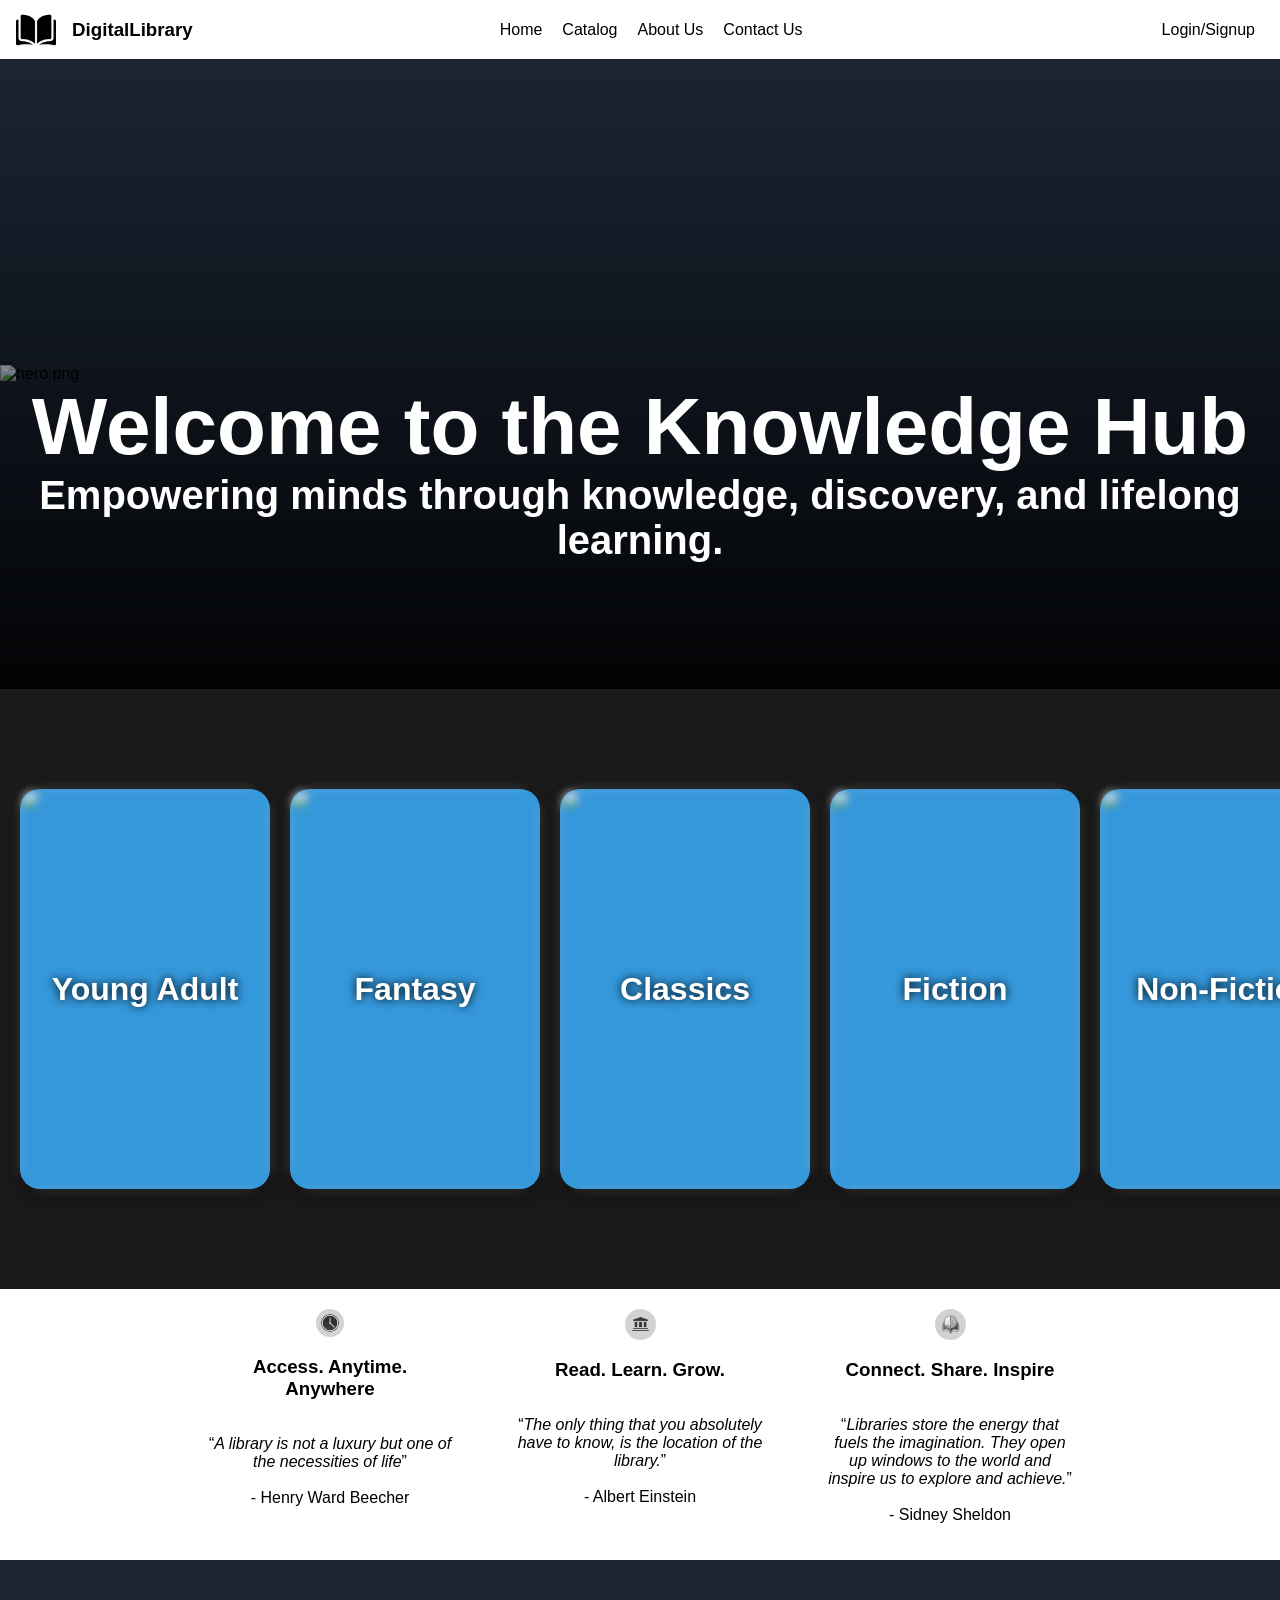
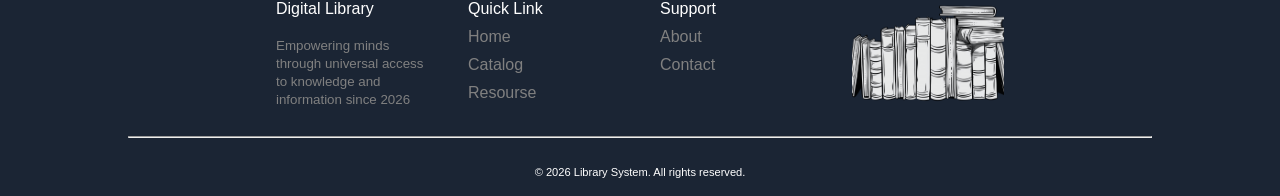
==== commit b6365d33: "collection blur" ====
--- a/index.html
+++ b/index.html
@@ -72,6 +72,12 @@
         height: 100%;
         object-fit: cover;
         border-radius: 20px;
+        filter: blur(4px);
+        transition: all 0.3s ease;
+      }
+
+      .collection-box-img:hover {
+        filter: blur(0px);
       }
 
       .collection-box-name {
--- a/style.css
+++ b/style.css
@@ -806,6 +806,30 @@
   background-color: rgba(80, 80, 80, 0.445);
 }
 
+#barrow-btn {
+  background-color: rgb(20, 85, 182);
+  color: white;
+  padding: 10px 20px;
+  width: 200px;
+  border: none;
+  border-radius: 4px;
+  cursor: pointer;
+  font-size: 16px;
+  margin-top: 60px;
+  transition: all 0.3s ease;
+}
+
+#barrow-btn:hover {
+  background-color: rgb(20, 85, 182);
+  color: white;
+  transform: scale(1.05);
+}
+#barrow-btn:active {
+  background-color: rgb(17, 58, 119);
+  color: white;
+  transform: scale(1.05);
+}
+
 @keyframes flyin {
   from {
     transform: translate(20px, 0);
@@ -824,7 +848,7 @@
   }
 }
 
-@media (max-width: 768px) {
+@media (max-width: 850px) {
   /* navigation responsive */
   #navigationBar {
     display: flex;
@@ -887,10 +911,7 @@
     padding: 0;
     margin: 0px;
   }
-}
-/* *{border:1px solid red} */
-
-@media screen and (max-width: 850px) {
+
   #bottom1 {
     width: 100%;
     flex-direction: column;
@@ -906,12 +927,16 @@
   }
 
   .bottom2 div {
-    width: 100%;
-    justify-content: center;
+    width: 80%;
+    margin:auto;
     text-align: center;
   }
 
   .foot1 img {
     max-width: 115px;
   }
-}
+
+  #banner_dis h1 {
+    margin-bottom: 30px;
+  }
+}
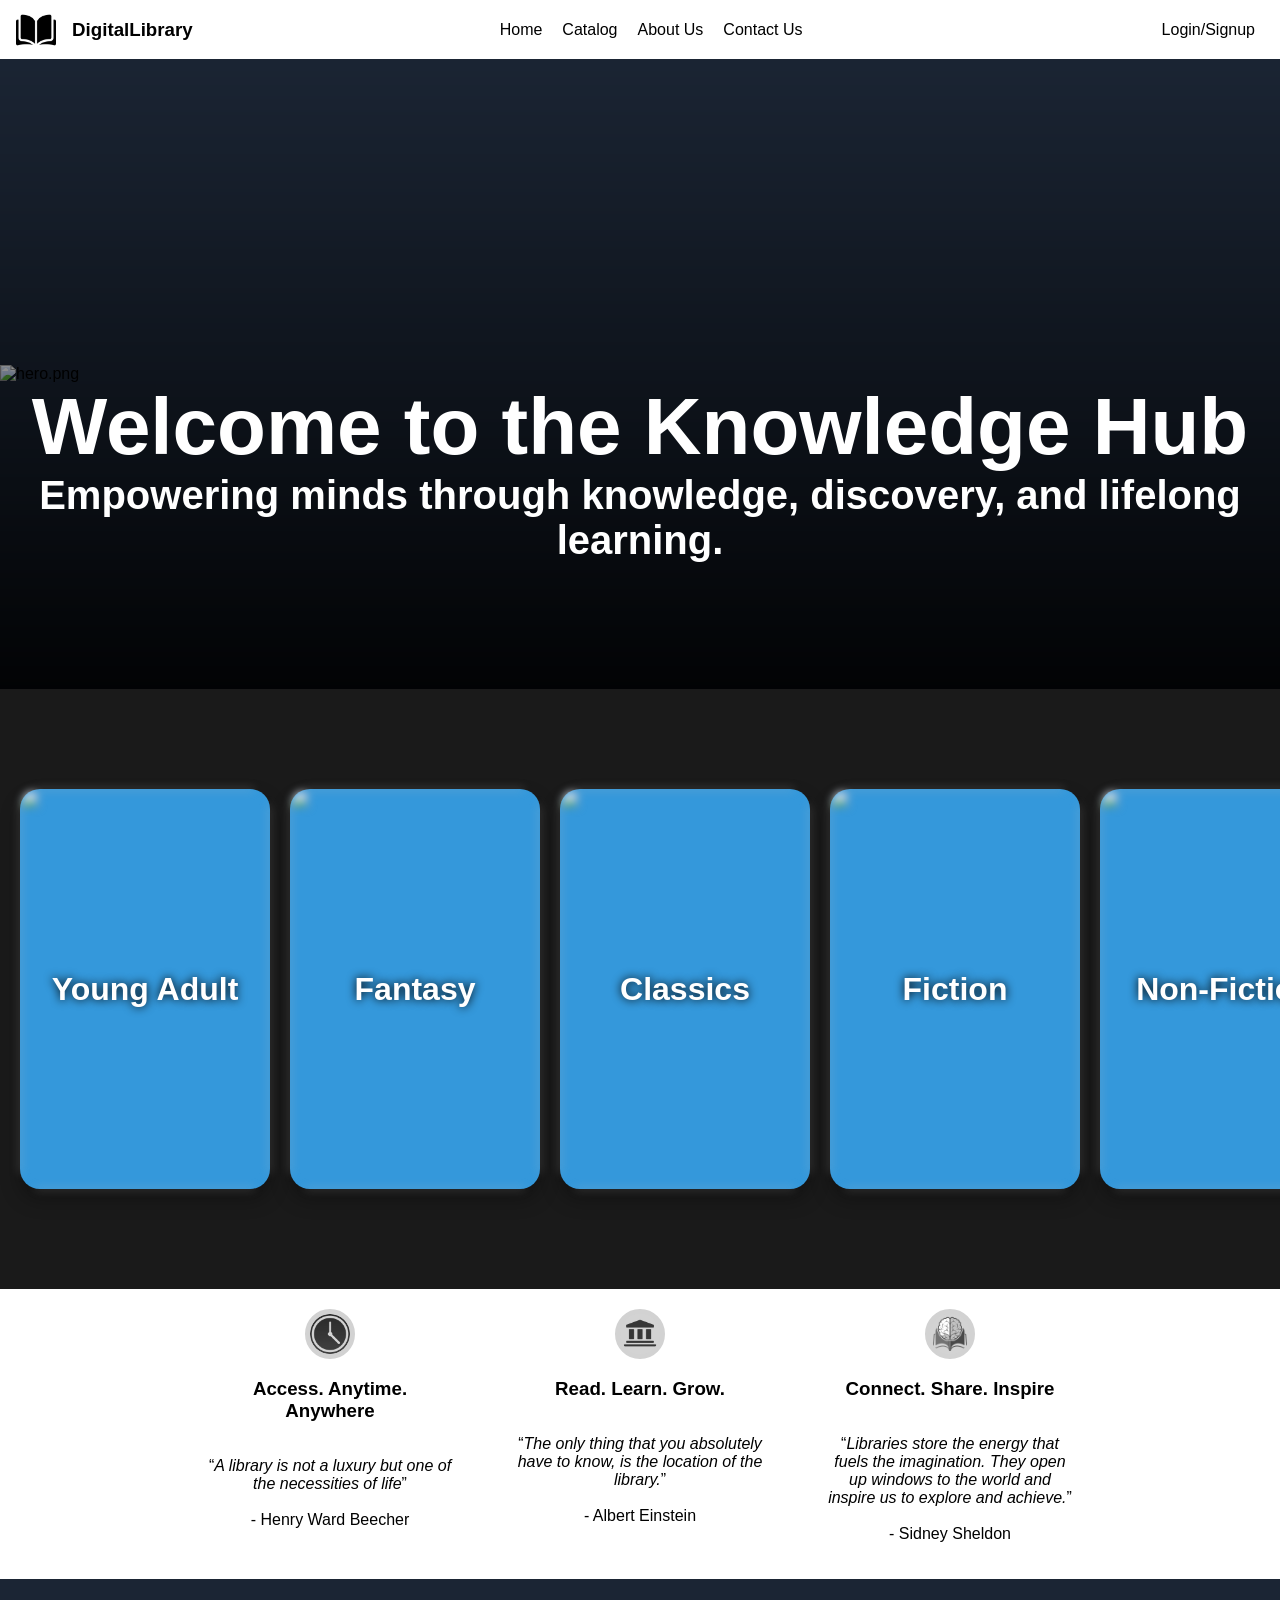
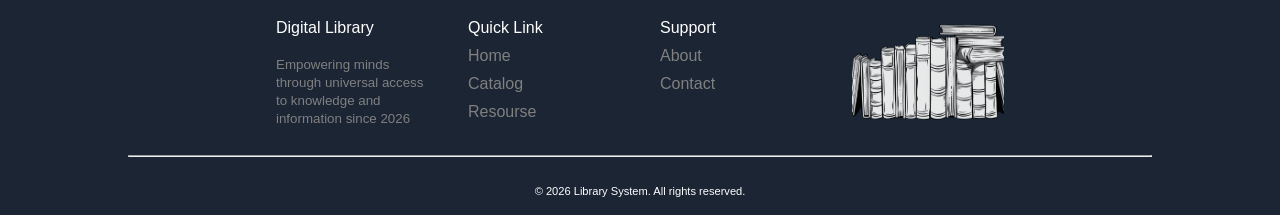
==== commit 76f09c9c: "responsive error -> fixed" ====
--- a/index.html
+++ b/index.html
@@ -195,7 +195,7 @@
     </div>
     <div id="bottom1">
       <div class="foot2">
-        <img src="src/img_bot_1.ico" alt="time.png" style="width: 9%" />
+        <img src="src/img_bot_1.ico" alt="time.png"/>
         <h3 style="width: 80%; text-align: center">
           Access. Anytime. Anywhere
         </h3>
--- a/style.css
+++ b/style.css
@@ -144,10 +144,10 @@
 }
 
 .foot2 img {
-  width: 10%;
+  width: 50px;
   background-color: rgb(211, 211, 211);
   border: 5px solid rgb(210, 210, 210);
-  border-radius: 50px;
+  border-radius: 40px;
 }
 /* *{border:1px solid red;} */
 
@@ -912,6 +912,7 @@
     margin: 0px;
   }
 
+  /* index.html responsive */
   #bottom1 {
     width: 100%;
     flex-direction: column;
@@ -939,4 +940,14 @@
   #banner_dis h1 {
     margin-bottom: 30px;
   }
-}
+  #banner,#shade{
+    height:auto;
+  }
+  #collection{
+    height:450px;
+  }
+
+  .foot2{
+    margin:20px 0;
+  }
+}
